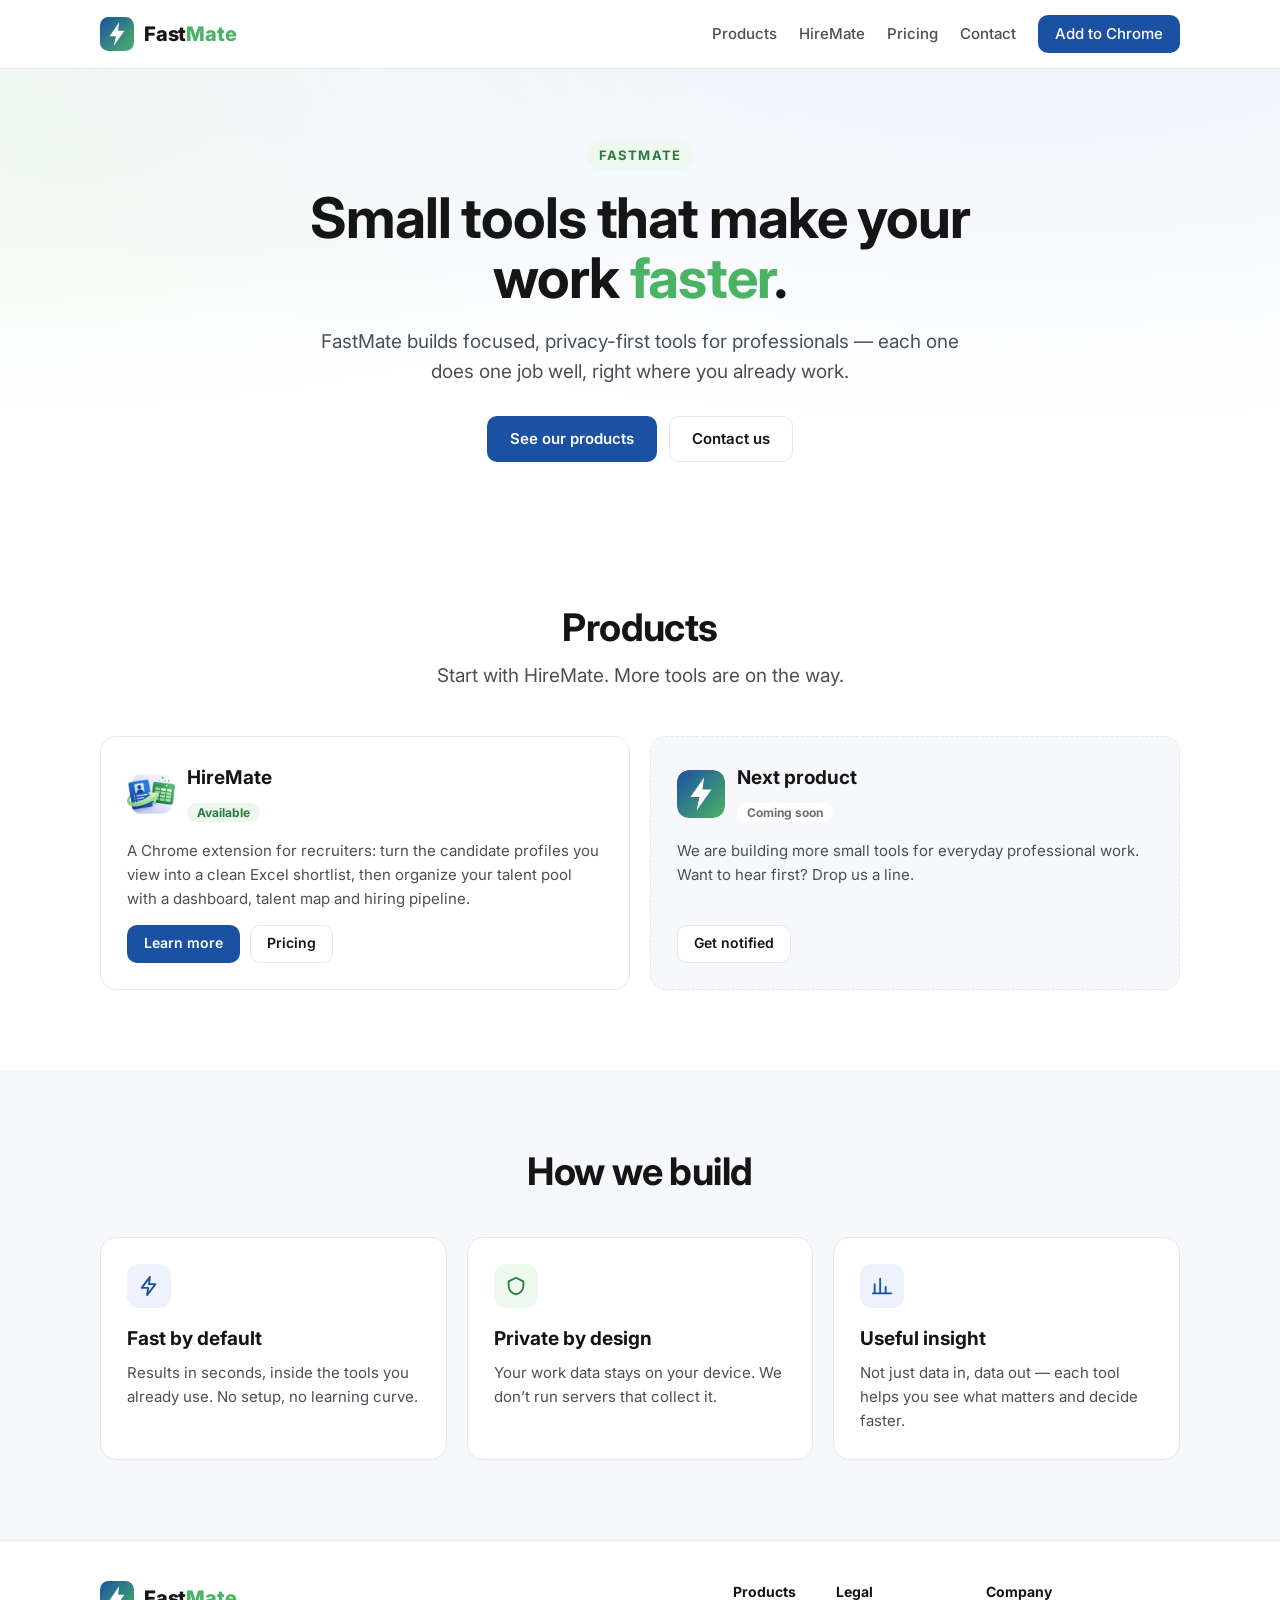
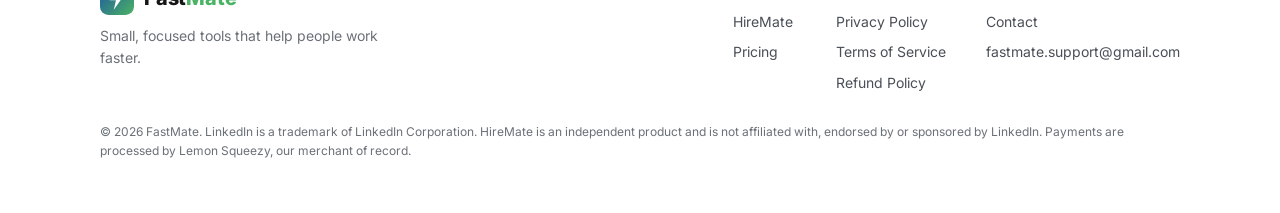
==== index.html @ 63533695 "FastMate website Co-Authored-By: Claude Opus 5.5 <noreply@anthropic.com>" ====
<!doctype html>
<html lang="en">
<head>
<meta charset="utf-8">
<meta name="viewport" content="width=device-width, initial-scale=1">
<title>FastMate — small tools that make work faster</title>
<meta name="description" content="FastMate builds small, focused tools that save professionals hours every week. Our first product is HireMate for recruiters.">
<link rel="icon" href="assets/fastmate-mark.svg" type="image/svg+xml">
<link rel="preconnect" href="https://fonts.googleapis.com">
<link rel="stylesheet" href="https://fonts.googleapis.com/css2?family=Inter:wght@400;500;600;700;800&display=swap">
<link rel="stylesheet" href="assets/style.css">
</head>
<body>
<header class="site-header">
  <div class="wrap">
    <a class="brand" href="index.html"><img class="mark" src="assets/fastmate-mark.svg" alt=""><span>Fast<span class="accent">Mate</span></span></a>
    <nav class="nav">
      <a href="index.html#products">Products</a>
      <a href="hiremate/">HireMate</a>
      <a href="hiremate/#pricing">Pricing</a>
      <a href="contact.html">Contact</a>
      <a class="btn btn-primary btn-sm" href="#">Add to Chrome</a>
    </nav>
  </div>
</header>
<main>
<section class="hero">
  <div class="wrap center" style="max-width:820px">
    <span class="eyebrow">FastMate</span>
    <h1>Small tools that make your work <span style="color:var(--green)">faster</span>.</h1>
    <p class="lead" style="margin:0 auto">FastMate builds focused, privacy-first tools for professionals — each one does one job well, right where you already work.</p>
    <div class="actions" style="justify-content:center">
      <a class="btn btn-primary" href="#products">See our products</a>
      <a class="btn btn-ghost" href="contact.html">Contact us</a>
    </div>
  </div>
</section>

<section id="products">
  <div class="wrap">
    <div class="section-head">
      <h2>Products</h2>
      <p class="lead">Start with HireMate. More tools are on the way.</p>
    </div>
    <div class="grid-2">
      <div class="card product">
        <div class="logo-row"><img src="assets/hiremate-icon.png" alt=""><div><h3>HireMate</h3><span class="tag">Available</span></div></div>
        <p>A Chrome extension for recruiters: turn the candidate profiles you view into a clean Excel shortlist, then organize your talent pool with a dashboard, talent map and hiring pipeline.</p>
        <div class="links"><a class="btn btn-primary btn-sm" href="hiremate/">Learn more</a><a class="btn btn-ghost btn-sm" href="hiremate/#pricing">Pricing</a></div>
      </div>
      <div class="card product soon">
        <div class="logo-row"><img src="assets/fastmate-mark.svg" alt=""><div><h3>Next product</h3><span class="tag">Coming soon</span></div></div>
        <p>We are building more small tools for everyday professional work. Want to hear first? Drop us a line.</p>
        <div class="links"><a class="btn btn-ghost btn-sm" href="contact.html">Get notified</a></div>
      </div>
    </div>
  </div>
</section>

<section class="section-alt">
  <div class="wrap">
    <div class="section-head"><h2>How we build</h2></div>
    <div class="grid-3">
      <div class="card"><div class="icon"><svg width="22" height="22" viewBox="0 0 24 24" fill="none" stroke="currentColor" stroke-width="2" stroke-linecap="round" stroke-linejoin="round"><path d="M13 2 4 14h7l-1 8 9-12h-7l1-8z"/></svg></div><h3>Fast by default</h3><p>Results in seconds, inside the tools you already use. No setup, no learning curve.</p></div>
      <div class="card"><div class="icon green"><svg width="22" height="22" viewBox="0 0 24 24" fill="none" stroke="currentColor" stroke-width="2" stroke-linecap="round" stroke-linejoin="round"><path d="M12 3l8 4v5c0 4.5-3.4 8.3-8 9-4.6-.7-8-4.5-8-9V7l8-4z"/></svg></div><h3>Private by design</h3><p>Your work data stays on your device. We don’t run servers that collect it.</p></div>
      <div class="card"><div class="icon"><svg width="22" height="22" viewBox="0 0 24 24" fill="none" stroke="currentColor" stroke-width="2" stroke-linecap="round" stroke-linejoin="round"><path d="M4 20V10M10 20V4M16 20v-7M22 20H2"/></svg></div><h3>Useful insight</h3><p>Not just data in, data out — each tool helps you see what matters and decide faster.</p></div>
    </div>
  </div>
</section>
</main>
<footer class="site-footer">
  <div class="wrap">
    <div class="footer-grid">
      <div>
        <a class="brand" href="index.html"><img class="mark" src="assets/fastmate-mark.svg" alt=""><span>Fast<span class="accent">Mate</span></span></a>
        <p class="muted" style="max-width:320px;margin:10px 0 0">Small, focused tools that help people work faster.</p>
      </div>
      <div class="footer-links">
        <div><strong>Products</strong><a href="hiremate/">HireMate</a><a href="hiremate/#pricing">Pricing</a></div>
        <div><strong>Legal</strong><a href="privacy.html">Privacy Policy</a><a href="terms.html">Terms of Service</a><a href="refund.html">Refund Policy</a></div>
        <div><strong>Company</strong><a href="contact.html">Contact</a><a href="mailto:fastmate.support@gmail.com">fastmate.support@gmail.com</a></div>
      </div>
    </div>
    <p class="disclaimer">© 2026 FastMate. LinkedIn is a trademark of LinkedIn Corporation. HireMate is an independent product and is not affiliated with, endorsed by or sponsored by LinkedIn. Payments are processed by Lemon Squeezy, our merchant of record.</p>
  </div>
</footer>
</body>
</html>
---- assets/style.css ----
/* FastMate site — shared styles. Brand: blue #1B51A3, green #4BB364 (from the HireMate logo). */
:root {
  --blue: #1B51A3; --blue-600: #144083; --blue-50: #EEF2FD;
  --green: #4BB364; --green-700: #2B7A3E; --green-50: #EDF8EF;
  --ink: #151515; --ink-2: #4A4F57; --ink-3: #6B7078;
  --line: #E6E8EC; --bg: #FFFFFF; --bg-2: #F6F8FB;
  --radius: 16px; --shadow: 0 10px 30px rgba(20, 40, 80, .08);
  --max: 1120px;
}
* { box-sizing: border-box; }
html { scroll-behavior: smooth; }
body { margin: 0; font-family: Inter, system-ui, -apple-system, Segoe UI, sans-serif; font-size: 16px; line-height: 1.6; color: var(--ink); background: var(--bg); }
a { color: var(--blue); text-decoration: none; }
a:hover { text-decoration: underline; }
img { max-width: 100%; display: block; }
.wrap { max-width: var(--max); margin: 0 auto; padding: 0 20px; }
.muted { color: var(--ink-3); }
.center { text-align: center; }

/* Header */
.site-header { position: sticky; top: 0; z-index: 10; background: rgba(255,255,255,.9); backdrop-filter: blur(8px); border-bottom: 1px solid var(--line); }
.site-header .wrap { display: flex; align-items: center; gap: 24px; height: 68px; }
.brand { display: flex; align-items: center; gap: 10px; font-weight: 800; font-size: 20px; color: var(--ink); letter-spacing: -.01em; }
.brand:hover { text-decoration: none; }
.brand .mark { width: 34px; height: 34px; }
.brand .accent { color: var(--green); }
.nav { display: flex; gap: 22px; margin-left: auto; align-items: center; }
.nav a { color: var(--ink-2); font-weight: 500; font-size: 15px; }
.nav a:hover { color: var(--blue); text-decoration: none; }
.nav a.btn-primary, .nav a.btn-primary:hover { color: #fff; }

/* Buttons */
.btn { white-space: nowrap; display: inline-flex; align-items: center; justify-content: center; gap: 8px; height: 46px; padding: 0 22px; border-radius: 10px; font-weight: 600; font-size: 15px; border: 1px solid transparent; cursor: pointer; transition: background .15s, box-shadow .15s; }
.btn:hover { text-decoration: none; }
.btn-primary { background: var(--blue); color: #fff; }
.btn-primary:hover { background: var(--blue-600); }
.btn-green { background: var(--green); color: #fff; }
.btn-green:hover { background: var(--green-700); }
.btn-ghost { background: #fff; color: var(--ink); border-color: var(--line); }
.btn-ghost:hover { border-color: var(--blue); color: var(--blue); }
.btn-sm { height: 38px; padding: 0 16px; font-size: 14px; }

/* Sections */
section { padding: 80px 0; }
.section-alt { background: var(--bg-2); }
.eyebrow { display: inline-block; font-size: 13px; font-weight: 700; letter-spacing: .08em; text-transform: uppercase; color: var(--green-700); background: var(--green-50); padding: 4px 12px; border-radius: 999px; }
h1 { font-size: clamp(34px, 5vw, 56px); line-height: 1.08; letter-spacing: -.02em; margin: 18px 0; }
h2 { font-size: clamp(26px, 3.4vw, 38px); line-height: 1.15; letter-spacing: -.015em; margin: 0 0 12px; }
h3 { font-size: 19px; margin: 0 0 6px; }
.lead { font-size: 19px; color: var(--ink-2); max-width: 640px; }
.section-head { max-width: 680px; margin: 0 auto 44px; text-align: center; }
.section-head .lead { margin: 0 auto; }

/* Hero */
.hero { padding: 72px 0 64px; background: radial-gradient(1200px 400px at 80% -10%, var(--blue-50), transparent), radial-gradient(800px 300px at 0% 10%, var(--green-50), transparent); }
.hero-grid { display: grid; grid-template-columns: 1.05fr 1fr; gap: 48px; align-items: center; }
.hero .actions { display: flex; gap: 12px; flex-wrap: wrap; margin-top: 28px; }
.hero-art { background: #fff; border-radius: 24px; box-shadow: var(--shadow); padding: 28px; border: 1px solid var(--line); }
.trust { display: flex; gap: 22px; flex-wrap: wrap; margin-top: 28px; font-size: 14px; color: var(--ink-3); }
.trust span::before { content: "✓"; color: var(--green); font-weight: 700; margin-right: 6px; }

/* Cards / grids */
.grid-3 { display: grid; grid-template-columns: repeat(3, 1fr); gap: 20px; }
.grid-2 { display: grid; grid-template-columns: repeat(2, 1fr); gap: 20px; }
.card { background: #fff; border: 1px solid var(--line); border-radius: var(--radius); padding: 26px; }
.card p { margin: 0; color: var(--ink-2); font-size: 15px; }
.icon { width: 44px; height: 44px; border-radius: 12px; display: grid; place-items: center; background: var(--blue-50); color: var(--blue); margin-bottom: 16px; }
.icon.green { background: var(--green-50); color: var(--green-700); }

/* Product tiles (FastMate home) */
.product { display: flex; flex-direction: column; gap: 14px; }
.product .logo-row { display: flex; align-items: center; gap: 12px; }
.product .logo-row img { width: 48px; height: 48px; border-radius: 12px; }
.product .tag { font-size: 12px; font-weight: 700; color: var(--green-700); background: var(--green-50); padding: 2px 10px; border-radius: 999px; }
.product.soon { background: var(--bg-2); border-style: dashed; }
.product.soon .tag { color: var(--ink-3); background: #fff; }
.product .links { margin-top: auto; display: flex; gap: 10px; flex-wrap: wrap; }

/* Steps */
.steps { counter-reset: step; }
.step { position: relative; padding-left: 56px; }
.step::before { counter-increment: step; content: counter(step); position: absolute; left: 0; top: 0; width: 38px; height: 38px; border-radius: 50%; background: var(--blue); color: #fff; font-weight: 700; display: grid; place-items: center; }

/* Pricing */
.pricing { display: grid; grid-template-columns: repeat(2, minmax(0, 420px)); gap: 24px; justify-content: center; }
.plan { background: #fff; border: 1px solid var(--line); border-radius: 20px; padding: 32px; display: flex; flex-direction: column; gap: 16px; }
.plan.featured { border: 2px solid var(--green); box-shadow: var(--shadow); position: relative; }
.plan.featured::before { content: "Most popular"; position: absolute; top: -13px; left: 32px; background: var(--green); color: #fff; font-size: 12px; font-weight: 700; padding: 3px 12px; border-radius: 999px; }
.price { font-size: 44px; font-weight: 800; letter-spacing: -.02em; line-height: 1; }
.price small { font-size: 16px; font-weight: 500; color: var(--ink-3); }
.plan ul { list-style: none; padding: 0; margin: 0; display: flex; flex-direction: column; gap: 10px; }
.plan li { padding-left: 28px; position: relative; font-size: 15px; color: var(--ink-2); }
.plan li::before { content: ""; position: absolute; left: 0; top: 4px; width: 18px; height: 18px; border-radius: 50%; background: var(--green-50) url("data:image/svg+xml,%3Csvg xmlns='http://www.w3.org/2000/svg' viewBox='0 0 24 24' fill='none' stroke='%232B7A3E' stroke-width='3' stroke-linecap='round' stroke-linejoin='round'%3E%3Cpath d='M20 6 9 17l-5-5'/%3E%3C/svg%3E") center / 11px no-repeat; }
.plan .btn { margin-top: auto; }
.billing-note { text-align: center; margin-top: 18px; font-size: 14px; }

.billing { display: flex; width: max-content; max-width: 100%; margin: 0 auto 28px; padding: 4px; gap: 4px; border: 1px solid var(--line); border-radius: 12px; background: var(--bg-2); }
.billing button { border: 0; background: transparent; padding: 8px 16px; border-radius: 9px; font: 600 14px Inter, system-ui, sans-serif; color: var(--ink-2); cursor: pointer; white-space: nowrap; }
.billing button.active { background: #fff; color: var(--ink); box-shadow: 0 1px 4px rgba(0,0,0,.08); }
.billing .save { color: var(--green-700); font-weight: 700; margin-left: 4px; }
@media (max-width: 420px) { .billing button { padding: 8px 10px; font-size: 13px; } }

/* FAQ */
.faq { max-width: 760px; margin: 0 auto; }
.faq details { border-bottom: 1px solid var(--line); padding: 18px 0; }
.faq summary { font-weight: 600; cursor: pointer; list-style: none; display: flex; justify-content: space-between; gap: 12px; }
.faq summary::after { content: "+"; color: var(--blue); font-size: 22px; line-height: 1; }
.faq details[open] summary::after { content: "–"; }
.faq p { color: var(--ink-2); margin: 10px 0 0; }

/* CTA band */
.cta { background: linear-gradient(120deg, var(--blue), #2563B8 55%, var(--green)); color: #fff; border-radius: 24px; padding: 48px; display: flex; align-items: center; justify-content: space-between; gap: 24px; flex-wrap: wrap; }
.cta h2 { color: #fff; margin: 0; }
.cta p { margin: 6px 0 0; opacity: .9; }
.cta .btn-ghost { border-color: transparent; }

/* Legal pages */
.legal { max-width: 760px; margin: 0 auto; padding: 56px 20px 80px; }
.legal h1 { font-size: 38px; margin: 0 0 6px; }
.legal h2 { font-size: 22px; margin: 36px 0 8px; }
.legal p, .legal li { color: var(--ink-2); }
.legal .updated { color: var(--ink-3); font-size: 14px; margin-bottom: 28px; }
.note { background: var(--bg-2); border: 1px solid var(--line); border-radius: 12px; padding: 14px 16px; font-size: 14px; color: var(--ink-2); }

/* Footer */
.site-footer { border-top: 1px solid var(--line); padding: 40px 0; background: #fff; font-size: 14px; }
.footer-grid { display: flex; justify-content: space-between; gap: 32px; flex-wrap: wrap; }
.footer-links { display: flex; gap: 40px; flex-wrap: wrap; }
.footer-links div { display: flex; flex-direction: column; gap: 8px; }
.footer-links strong { color: var(--ink); }
.footer-links a { color: var(--ink-2); }
.disclaimer { margin-top: 28px; color: var(--ink-3); font-size: 12px; }

@media (max-width: 860px) {
  .hero-grid, .grid-3, .grid-2, .pricing { grid-template-columns: 1fr; }
  .nav a:not(.btn) { display: none; }
  section { padding: 56px 0; }
  .cta { padding: 32px; }
}
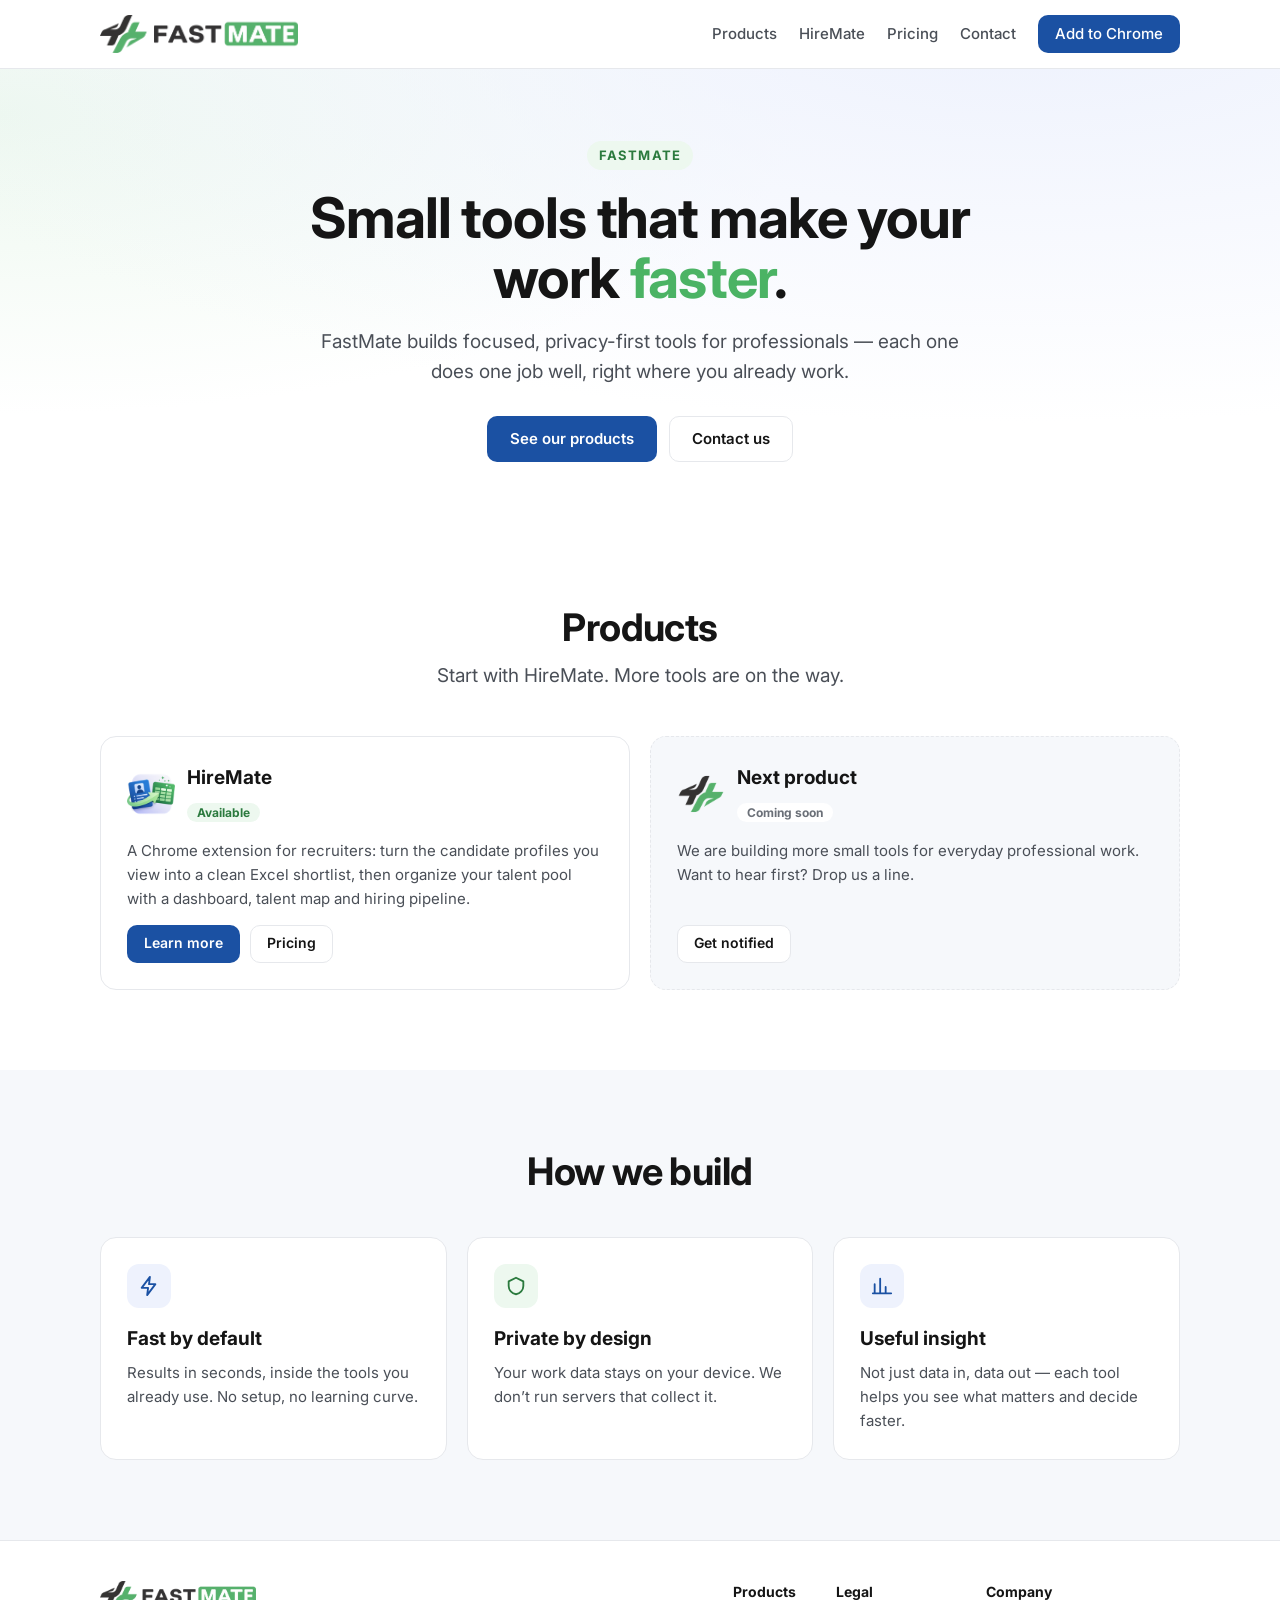
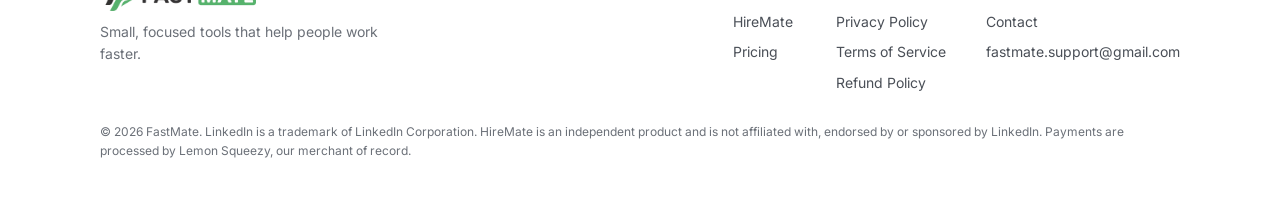
==== commit fcf9b66d: "New FastMate logo: header/footer lockup, favicon, product card Co-Authored-By: Claude Opus 5.5 <nore" ====
--- a/index.html
+++ b/index.html
@@ -5,7 +5,8 @@
 <meta name="viewport" content="width=device-width, initial-scale=1">
 <title>FastMate — small tools that make work faster</title>
 <meta name="description" content="FastMate builds small, focused tools that save professionals hours every week. Our first product is HireMate for recruiters.">
-<link rel="icon" href="assets/fastmate-mark.svg" type="image/svg+xml">
+<link rel="icon" href="assets/favicon.png" type="image/png">
+<link rel="apple-touch-icon" href="assets/apple-touch-icon.png">
 <link rel="preconnect" href="https://fonts.googleapis.com">
 <link rel="stylesheet" href="https://fonts.googleapis.com/css2?family=Inter:wght@400;500;600;700;800&display=swap">
 <link rel="stylesheet" href="assets/style.css">
@@ -13,7 +14,7 @@
 <body>
 <header class="site-header">
   <div class="wrap">
-    <a class="brand" href="index.html"><img class="mark" src="assets/fastmate-mark.svg" alt=""><span>Fast<span class="accent">Mate</span></span></a>
+    <a class="brand" href="index.html"><img class="logo" src="assets/fastmate-logo.png" alt="FastMate"></a>
     <nav class="nav">
       <a href="index.html#products">Products</a>
       <a href="hiremate/">HireMate</a>
@@ -49,7 +50,7 @@
         <div class="links"><a class="btn btn-primary btn-sm" href="hiremate/">Learn more</a><a class="btn btn-ghost btn-sm" href="hiremate/#pricing">Pricing</a></div>
       </div>
       <div class="card product soon">
-        <div class="logo-row"><img src="assets/fastmate-mark.svg" alt=""><div><h3>Next product</h3><span class="tag">Coming soon</span></div></div>
+        <div class="logo-row"><img src="assets/fastmate-mark.png" alt=""><div><h3>Next product</h3><span class="tag">Coming soon</span></div></div>
         <p>We are building more small tools for everyday professional work. Want to hear first? Drop us a line.</p>
         <div class="links"><a class="btn btn-ghost btn-sm" href="contact.html">Get notified</a></div>
       </div>
@@ -72,7 +73,7 @@
   <div class="wrap">
     <div class="footer-grid">
       <div>
-        <a class="brand" href="index.html"><img class="mark" src="assets/fastmate-mark.svg" alt=""><span>Fast<span class="accent">Mate</span></span></a>
+        <a class="brand" href="index.html"><img class="logo" src="assets/fastmate-logo.png" alt="FastMate"></a>
         <p class="muted" style="max-width:320px;margin:10px 0 0">Small, focused tools that help people work faster.</p>
       </div>
       <div class="footer-links">
--- a/assets/style.css
+++ b/assets/style.css
@@ -23,6 +23,8 @@
 .brand { display: flex; align-items: center; gap: 10px; font-weight: 800; font-size: 20px; color: var(--ink); letter-spacing: -.01em; }
 .brand:hover { text-decoration: none; }
 .brand .mark { width: 34px; height: 34px; }
+.brand .logo { height: 38px; width: auto; display: block; }
+.site-footer .brand .logo { height: 30px; }
 .brand .accent { color: var(--green); }
 .nav { display: flex; gap: 22px; margin-left: auto; align-items: center; }
 .nav a { color: var(--ink-2); font-weight: 500; font-size: 15px; }
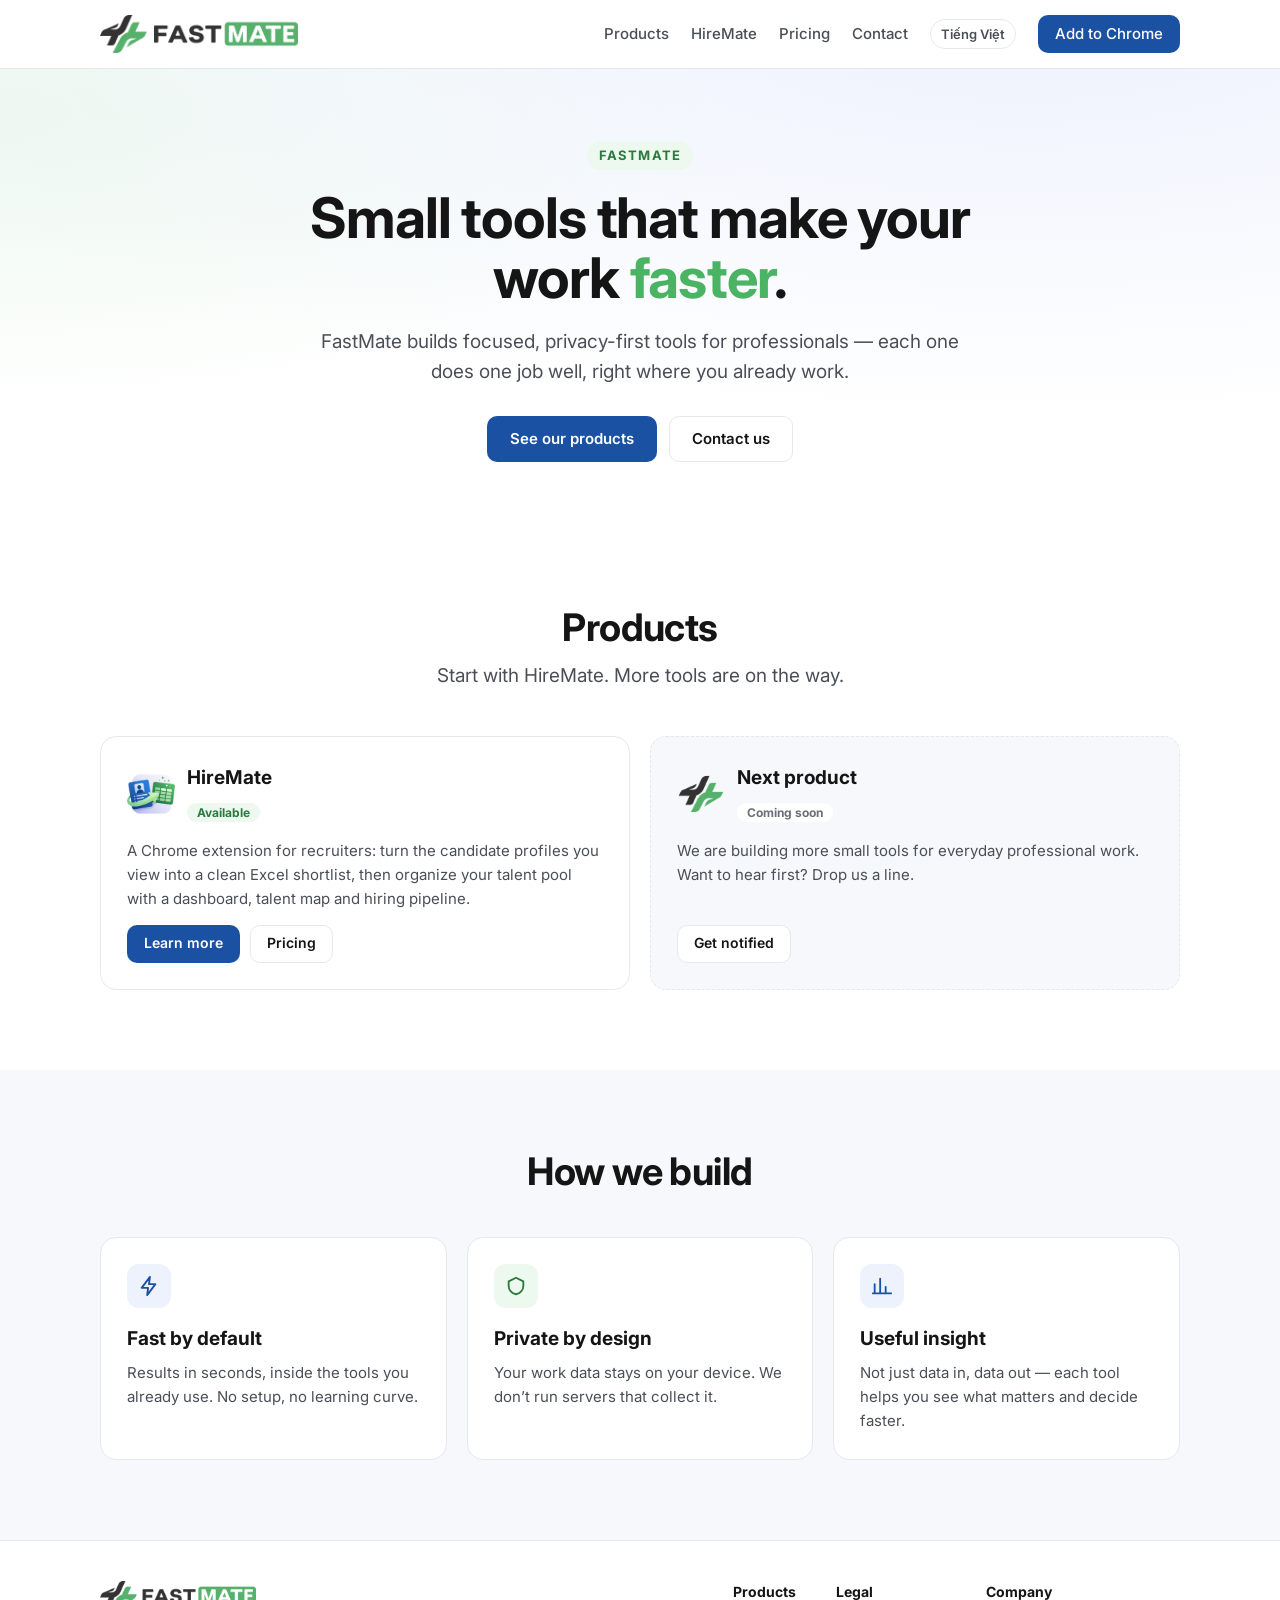
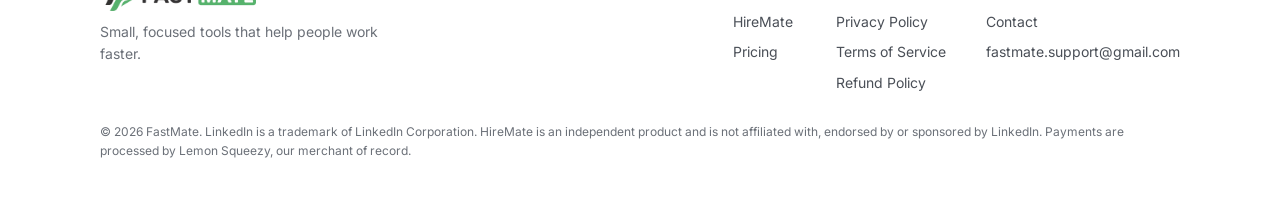
==== commit 0bf5b6f1: "Vietnamese edition (/vi/) with VNeInvoiceMate; language switch" ====
--- a/index.html
+++ b/index.html
@@ -5,6 +5,8 @@
 <meta name="viewport" content="width=device-width, initial-scale=1">
 <title>FastMate — small tools that make work faster</title>
 <meta name="description" content="FastMate builds small, focused tools that save professionals hours every week. Our first product is HireMate for recruiters.">
+<link rel="alternate" hreflang="en" href="https://fastmate.github.io/fastmate/">
+<link rel="alternate" hreflang="vi" href="https://fastmate.github.io/fastmate/vi/">
 <link rel="icon" href="assets/favicon.png" type="image/png">
 <link rel="apple-touch-icon" href="assets/apple-touch-icon.png">
 <link rel="preconnect" href="https://fonts.googleapis.com">
@@ -20,6 +22,7 @@
       <a href="hiremate/">HireMate</a>
       <a href="hiremate/#pricing">Pricing</a>
       <a href="contact.html">Contact</a>
+      <a class="lang" href="vi/index.html" hreflang="vi" lang="vi">Tiếng Việt</a>
       <a class="btn btn-primary btn-sm" href="#">Add to Chrome</a>
     </nav>
   </div>
--- a/assets/style.css
+++ b/assets/style.css
@@ -30,6 +30,8 @@
 .nav a { color: var(--ink-2); font-weight: 500; font-size: 15px; }
 .nav a:hover { color: var(--blue); text-decoration: none; }
 .nav a.btn-primary, .nav a.btn-primary:hover { color: #fff; }
+.nav a.lang { font-size: 13px; font-weight: 600; padding: 4px 10px; border: 1.5px solid var(--line); border-radius: 999px; }
+.nav a.lang:hover { border-color: var(--blue); }
 
 /* Buttons */
 .btn { white-space: nowrap; display: inline-flex; align-items: center; justify-content: center; gap: 8px; height: 46px; padding: 0 22px; border-radius: 10px; font-weight: 600; font-size: 15px; border: 1px solid transparent; cursor: pointer; transition: background .15s, box-shadow .15s; }
@@ -136,6 +138,8 @@
 @media (max-width: 860px) {
   .hero-grid, .grid-3, .grid-2, .pricing { grid-template-columns: 1fr; }
   .nav a:not(.btn) { display: none; }
+  .nav a.lang:not(.btn) { display: inline-block; }
   section { padding: 56px 0; }
   .cta { padding: 32px; }
 }
+html[lang="vi"] .plan.featured::before { content: "Phổ biến nhất"; }
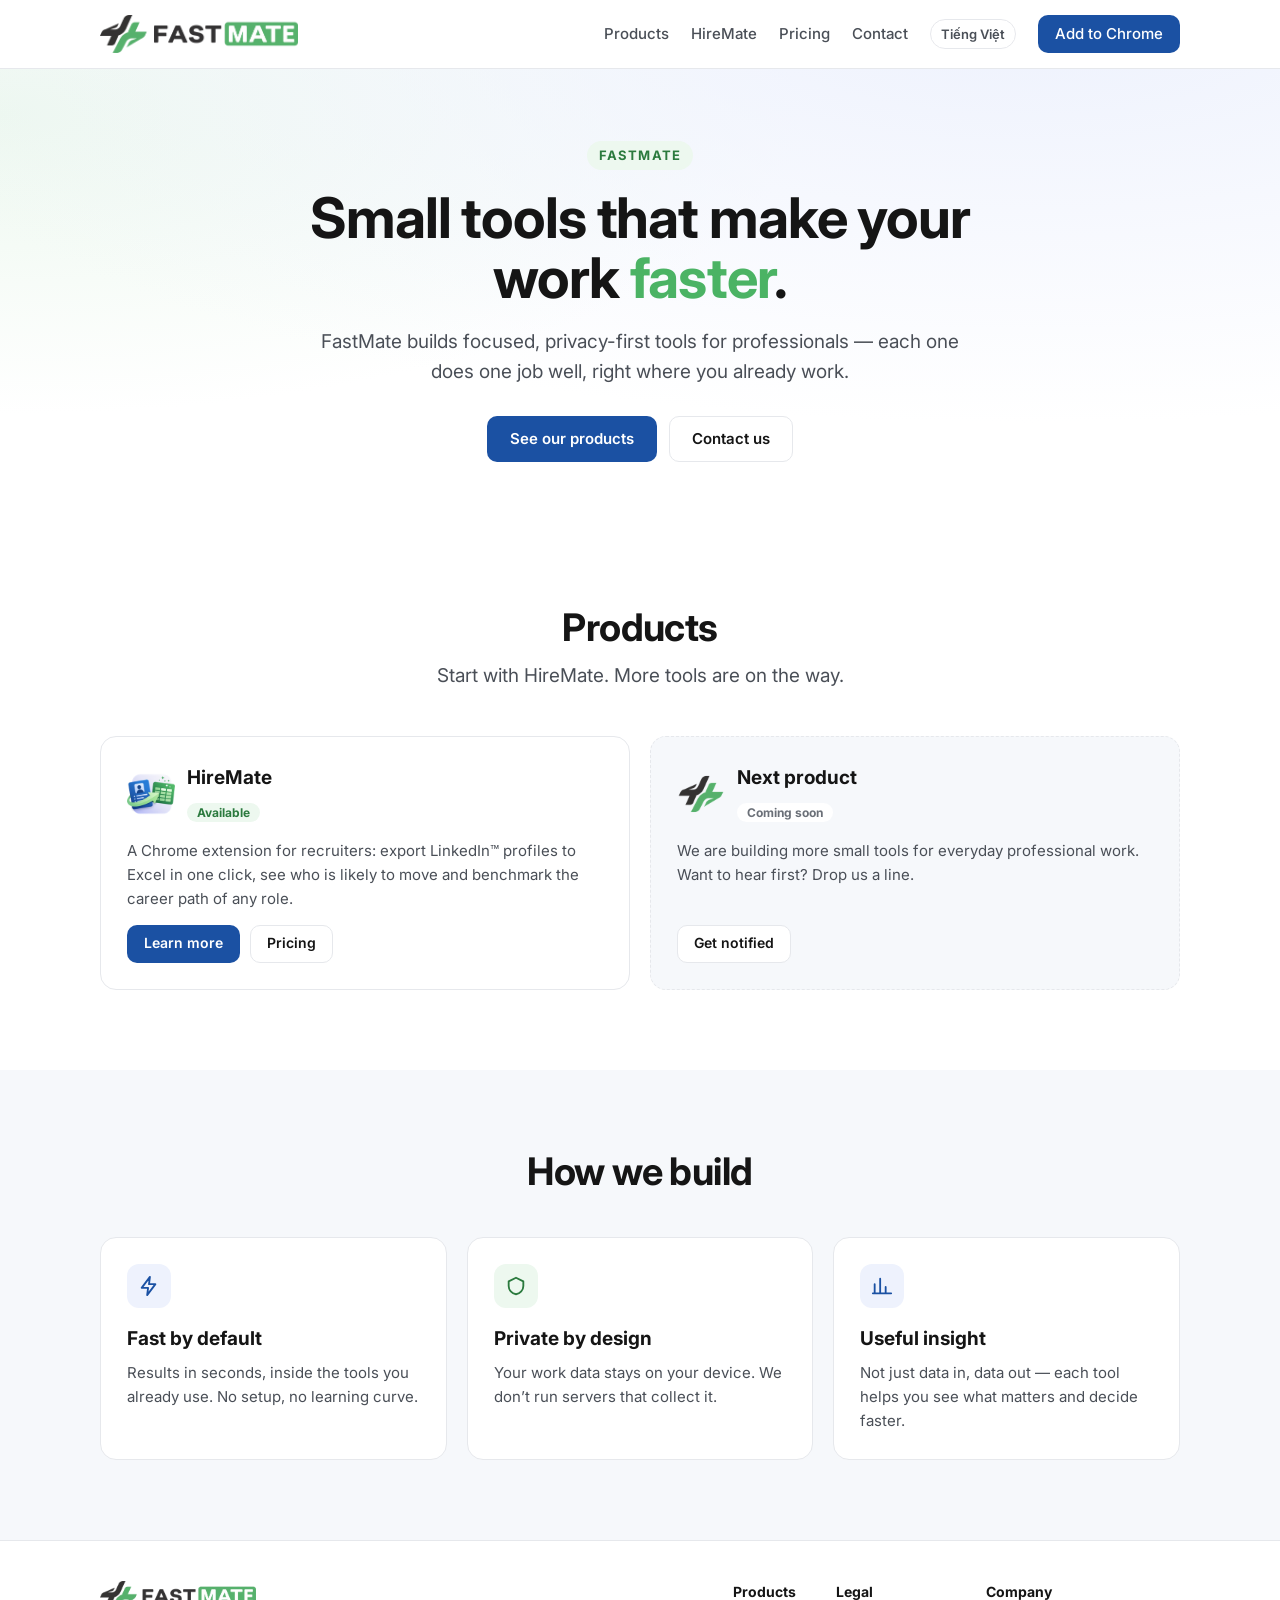
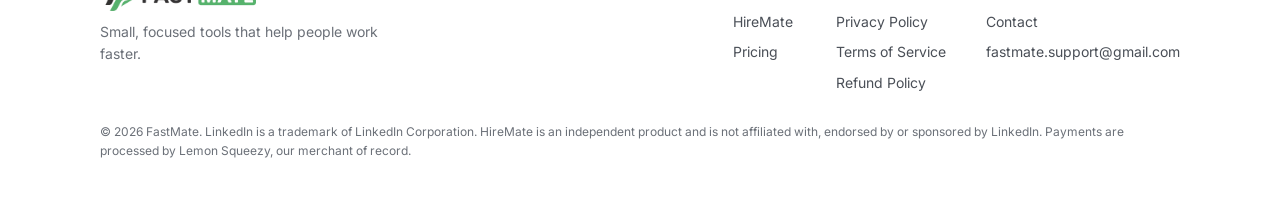
==== commit a0792418: "HireMate page: focus on the three key features (export in one click, likely to move, career paths)" ====
--- a/index.html
+++ b/index.html
@@ -5,8 +5,23 @@
 <meta name="viewport" content="width=device-width, initial-scale=1">
 <title>FastMate — small tools that make work faster</title>
 <meta name="description" content="FastMate builds small, focused tools that save professionals hours every week. Our first product is HireMate for recruiters.">
-<link rel="alternate" hreflang="en" href="https://fastmate.github.io/fastmate/">
-<link rel="alternate" hreflang="vi" href="https://fastmate.github.io/fastmate/vi/">
+<link rel="alternate" hreflang="en" href="https://fastmate.io.vn/">
+<link rel="alternate" hreflang="vi" href="https://fastmate.io.vn/vi/">
+<link rel="canonical" href="https://fastmate.io.vn/">
+<meta property="og:site_name" content="FastMate">
+<meta property="og:type" content="website">
+<meta property="og:locale" content="en_US">
+<meta property="og:title" content="FastMate — small tools that make work faster">
+<meta property="og:description" content="FastMate builds small, focused tools that save professionals hours every week. Our first product is HireMate for recruiters.">
+<meta property="og:url" content="https://fastmate.io.vn/">
+<meta property="og:image" content="https://fastmate.io.vn/assets/og-fastmate.png">
+<meta property="og:image:width" content="1200">
+<meta property="og:image:height" content="630">
+<meta name="twitter:card" content="summary_large_image">
+<meta name="twitter:title" content="FastMate — small tools that make work faster">
+<meta name="twitter:description" content="FastMate builds small, focused tools that save professionals hours every week. Our first product is HireMate for recruiters.">
+<meta name="twitter:image" content="https://fastmate.io.vn/assets/og-fastmate.png">
+<script type="application/ld+json">{"@context": "https://schema.org", "@type": "Organization", "name": "FastMate", "url": "https://fastmate.io.vn/", "logo": "https://fastmate.io.vn/assets/fastmate-mark.png", "email": "fastmate.support@gmail.com"}</script>
 <link rel="icon" href="assets/favicon.png" type="image/png">
 <link rel="apple-touch-icon" href="assets/apple-touch-icon.png">
 <link rel="preconnect" href="https://fonts.googleapis.com">
@@ -23,7 +38,7 @@
       <a href="hiremate/#pricing">Pricing</a>
       <a href="contact.html">Contact</a>
       <a class="lang" href="vi/index.html" hreflang="vi" lang="vi">Tiếng Việt</a>
-      <a class="btn btn-primary btn-sm" href="#">Add to Chrome</a>
+      <a class="btn btn-primary btn-sm" href="https://chromewebstore.google.com/detail/fmhkmikhenpkemjmddogaildfdnhddfe?utm_source=fastmate.io.vn" target="_blank" rel="noopener">Add to Chrome</a>
     </nav>
   </div>
 </header>
@@ -49,7 +64,7 @@
     <div class="grid-2">
       <div class="card product">
         <div class="logo-row"><img src="assets/hiremate-icon.png" alt=""><div><h3>HireMate</h3><span class="tag">Available</span></div></div>
-        <p>A Chrome extension for recruiters: turn the candidate profiles you view into a clean Excel shortlist, then organize your talent pool with a dashboard, talent map and hiring pipeline.</p>
+        <p>A Chrome extension for recruiters: export LinkedIn™ profiles to Excel in one click, see who is likely to move and benchmark the career path of any role.</p>
         <div class="links"><a class="btn btn-primary btn-sm" href="hiremate/">Learn more</a><a class="btn btn-ghost btn-sm" href="hiremate/#pricing">Pricing</a></div>
       </div>
       <div class="card product soon">
--- a/assets/style.css
+++ b/assets/style.css
@@ -143,3 +143,24 @@
   .cta { padding: 32px; }
 }
 html[lang="vi"] .plan.featured::before { content: "Phổ biến nhất"; }
+
+/* Product page: key features, alternating text and screenshot */
+.features { display: flex; flex-direction: column; gap: 72px; }
+.feature-row { display: grid; grid-template-columns: 1fr 1.15fr; gap: 48px; align-items: center; }
+.feature-row.flip .feature-text { order: 2; }
+.feature-tag { display: flex; align-items: center; gap: 10px; margin-bottom: 14px; }
+.feature-num { width: 32px; height: 32px; border-radius: 50%; background: var(--blue); color: #fff; font-weight: 700; display: grid; place-items: center; flex-shrink: 0; }
+.feature-text h3 { font-size: 30px; line-height: 1.2; margin: 0 0 14px; }
+.feature-text p { color: var(--ink-2); font-size: 17px; margin: 0 0 18px; }
+.ticks { list-style: none; padding: 0; margin: 0; display: flex; flex-direction: column; gap: 10px; color: var(--ink-2); }
+.ticks li { padding-left: 26px; position: relative; }
+.ticks li::before { content: "✓"; color: var(--green); font-weight: 700; position: absolute; left: 0; }
+.feature-shot { background: #fff; border-radius: 20px; box-shadow: var(--shadow); border: 1px solid var(--line); overflow: hidden; }
+.feature-shot img { display: block; width: 100%; height: auto; }
+.also-title { text-align: center; font-size: 22px; margin: 80px 0 24px; }
+@media (max-width: 860px) {
+  .feature-row { grid-template-columns: 1fr; gap: 24px; }
+  .feature-row.flip .feature-text { order: 0; }
+  .feature-text h3 { font-size: 24px; }
+  .features { gap: 56px; }
+}
